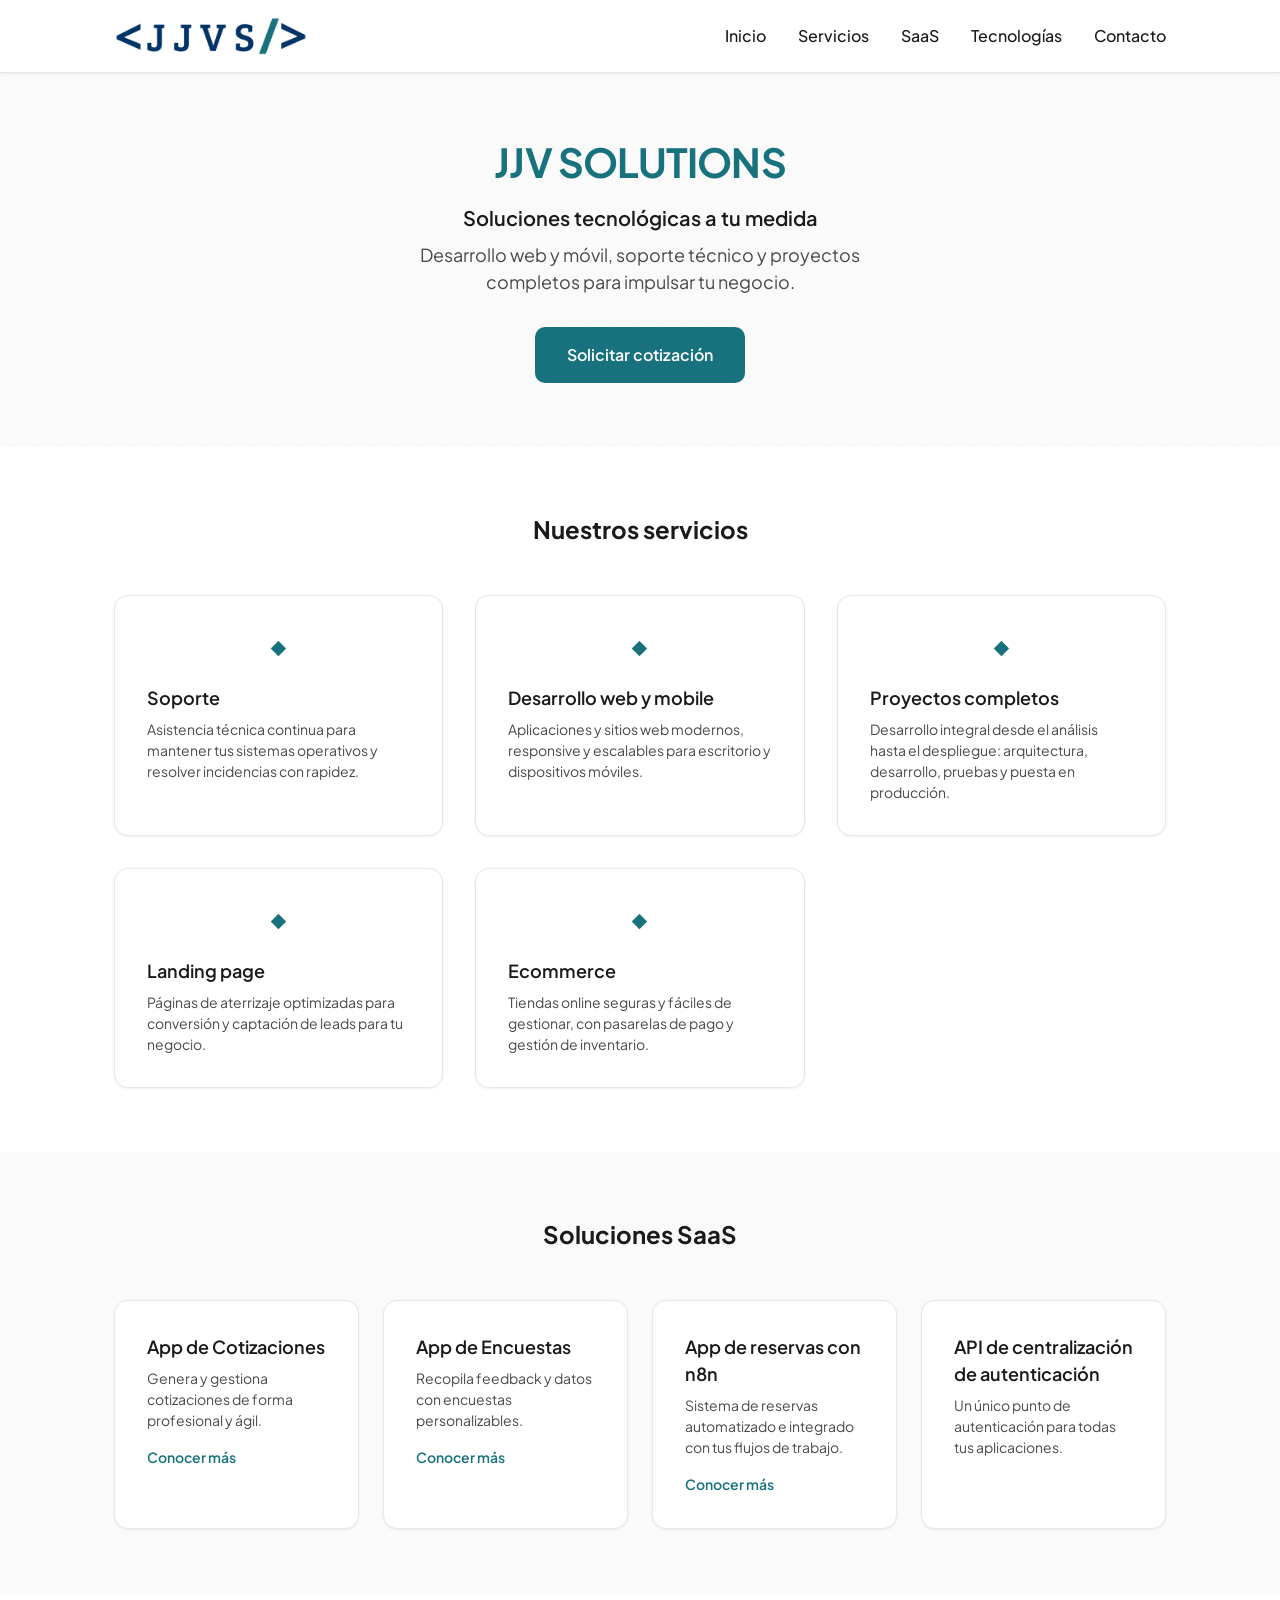
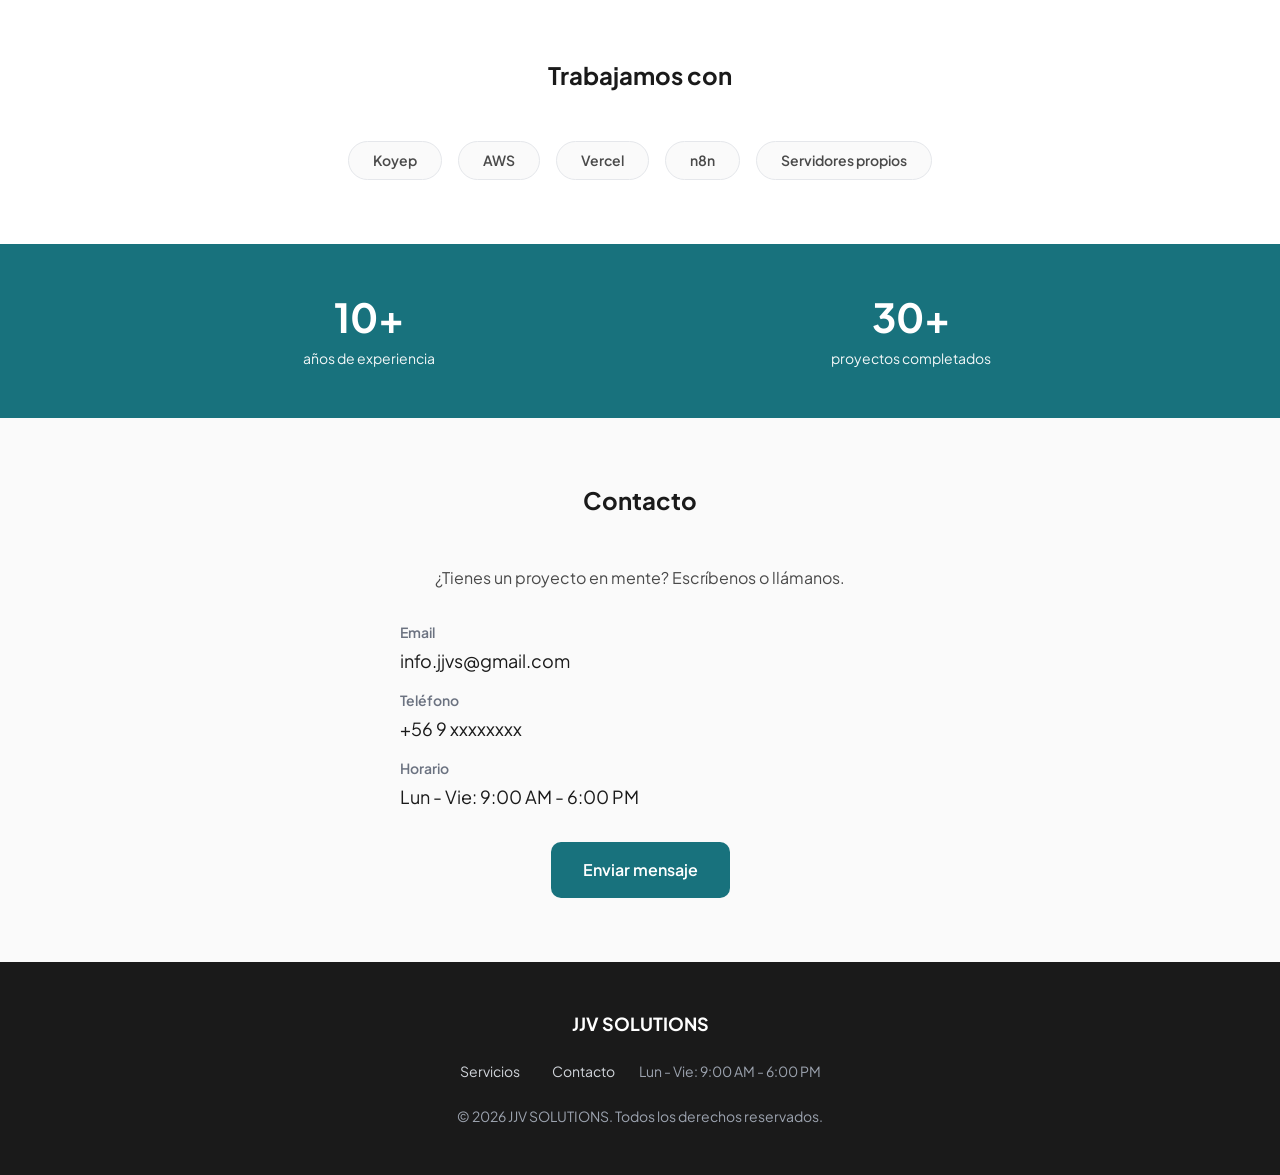
==== index.html @ 113cea76 "first commit" ====
<!DOCTYPE html>
<html lang="es">
<head>
  <meta charset="UTF-8">
  <meta name="viewport" content="width=device-width, initial-scale=1.0">
  <meta name="description" content="JJV SOLUTIONS - Soluciones tecnológicas: desarrollo web y mobile, soporte, proyectos completos, landing pages, ecommerce y aplicaciones SaaS.">
  <title>JJV SOLUTIONS | Soluciones tecnológicas a tu medida</title>
  <link rel="preconnect" href="https://fonts.googleapis.com">
  <link rel="preconnect" href="https://fonts.gstatic.com" crossorigin>
  <link href="https://fonts.googleapis.com/css2?family=Plus+Jakarta+Sans:wght@400;500;600;700&display=swap" rel="stylesheet">
  <link rel="stylesheet" href="css/styles.css">
</head>
<body>
  <a href="#inicio" class="skip-link">Saltar al contenido principal</a>
  <header class="header" id="header">
    <div class="header__container">
      <a href="#inicio" class="header__logo" aria-label="JJV SOLUTIONS - Inicio">
        <img src="assets/logo-2.png" alt="JJV SOLUTIONS - Logo" class="header__logo-img">
      </a>
      <button type="button" class="header__menu-btn" aria-label="Abrir menú" aria-expanded="false">
        <span class="header__menu-icon"></span>
      </button>
      <nav class="header__nav" aria-label="Navegación principal">
        <ul class="header__nav-list">
          <li><a href="#inicio" class="header__nav-link">Inicio</a></li>
          <li><a href="#servicios" class="header__nav-link">Servicios</a></li>
          <li><a href="#saas" class="header__nav-link">SaaS</a></li>
          <li><a href="#tecnologias" class="header__nav-link">Tecnologías</a></li>
          <li><a href="#contacto" class="header__nav-link">Contacto</a></li>
        </ul>
      </nav>
    </div>
  </header>

  <main>
    <section class="hero" id="inicio">
      <div class="hero__container">
        <h1 class="hero__title">JJV SOLUTIONS</h1>
        <p class="hero__tagline">Soluciones tecnológicas a tu medida</p>
        <p class="hero__subtitle">Desarrollo web y móvil, soporte técnico y proyectos completos para impulsar tu negocio.</p>
        <a href="#contacto" class="btn btn--primary hero__cta">Solicitar cotización</a>
      </div>
      <div class="hero__pattern" aria-hidden="true"></div>
    </section>

    <section class="section section--services" id="servicios">
      <div class="container">
        <h2 class="section__title">Nuestros servicios</h2>
        <div class="services-grid">
          <article class="card">
            <div class="card__icon" aria-hidden="true">◆</div>
            <h3 class="card__title">Soporte</h3>
            <p class="card__text">Asistencia técnica continua para mantener tus sistemas operativos y resolver incidencias con rapidez.</p>
          </article>
          <article class="card">
            <div class="card__icon" aria-hidden="true">◆</div>
            <h3 class="card__title">Desarrollo web y mobile</h3>
            <p class="card__text">Aplicaciones y sitios web modernos, responsive y escalables para escritorio y dispositivos móviles.</p>
          </article>
          <article class="card">
            <div class="card__icon" aria-hidden="true">◆</div>
            <h3 class="card__title">Proyectos completos</h3>
            <p class="card__text">Desarrollo integral desde el análisis hasta el despliegue: arquitectura, desarrollo, pruebas y puesta en producción.</p>
          </article>
          <article class="card">
            <div class="card__icon" aria-hidden="true">◆</div>
            <h3 class="card__title">Landing page</h3>
            <p class="card__text">Páginas de aterrizaje optimizadas para conversión y captación de leads para tu negocio.</p>
          </article>
          <article class="card">
            <div class="card__icon" aria-hidden="true">◆</div>
            <h3 class="card__title">Ecommerce</h3>
            <p class="card__text">Tiendas online seguras y fáciles de gestionar, con pasarelas de pago y gestión de inventario.</p>
          </article>
        </div>
      </div>
    </section>

    <section class="section section--saas" id="saas">
      <div class="container">
        <h2 class="section__title">Soluciones SaaS</h2>
        <div class="saas-grid">
          <article class="card card--saas">
            <h3 class="card__title">App de Cotizaciones</h3>
            <p class="card__text">Genera y gestiona cotizaciones de forma profesional y ágil.</p>
            <a href="cotizaciones.html" class="card__link">Conocer más</a>
          </article>
          <article class="card card--saas">
            <h3 class="card__title">App de Encuestas</h3>
            <p class="card__text">Recopila feedback y datos con encuestas personalizables.</p>
            <a href="encuestas.html" class="card__link">Conocer más</a>
          </article>
          <article class="card card--saas">
            <h3 class="card__title">App de reservas con n8n</h3>
            <p class="card__text">Sistema de reservas automatizado e integrado con tus flujos de trabajo.</p>
            <a href="reservas-n8n.html" class="card__link">Conocer más</a>
          </article>
          <article class="card card--saas">
            <h3 class="card__title">API de centralización de autenticación</h3>
            <p class="card__text">Un único punto de autenticación para todas tus aplicaciones.</p>
          </article>
        </div>
      </div>
    </section>

    <section class="section section--tech" id="tecnologias">
      <div class="container">
        <h2 class="section__title">Trabajamos con</h2>
        <div class="tech-list">
          <span class="tech-badge">Koyep</span>
          <span class="tech-badge">AWS</span>
          <span class="tech-badge">Vercel</span>
          <span class="tech-badge">n8n</span>
          <span class="tech-badge">Servidores propios</span>
        </div>
      </div>
    </section>

    <section class="section section--stats">
      <div class="container">
        <div class="stats-grid">
          <div class="stat-block">
            <span class="stat-block__number">10+</span>
            <span class="stat-block__label">años de experiencia</span>
          </div>
          <div class="stat-block">
            <span class="stat-block__number">30+</span>
            <span class="stat-block__label">proyectos completados</span>
          </div>
        </div>
      </div>
    </section>

    <section class="section section--contact" id="contacto">
      <div class="container">
        <h2 class="section__title">Contacto</h2>
        <div class="contact-content">
          <p class="contact__intro">¿Tienes un proyecto en mente? Escríbenos o llámanos.</p>
          <ul class="contact-list">
            <li>
              <span class="contact-list__label">Email</span>
              <a href="mailto:info.jjvs@gmail.com" class="contact-list__link">info.jjvs@gmail.com</a>
            </li>
            <li>
              <span class="contact-list__label">Teléfono</span>
              <a href="tel:+56933481810" class="contact-list__link">+56 9 xxxxxxxx</a>
            </li>
            <li>
              <span class="contact-list__label">Horario</span>
              <span class="contact-list__value">Lun - Vie: 9:00 AM - 6:00 PM</span>
            </li>
          </ul>
          <a href="mailto:info.jjvs@gmail.com?subject=Consulta%20desde%20landing" class="btn btn--primary contact__cta">Enviar mensaje</a>
        </div>
      </div>
    </section>
  </main>

  <footer class="footer">
    <div class="container footer__container">
      <div class="footer__brand">
        <span class="footer__logo-text">JJV SOLUTIONS</span>
      </div>
      <nav class="footer__nav" aria-label="Enlaces del pie">
        <a href="#servicios" class="footer__link">Servicios</a>
        <a href="#contacto" class="footer__link">Contacto</a>
      </nav>
      <p class="footer__schedule">Lun - Vie: 9:00 AM - 6:00 PM</p>
      <p class="footer__copy">&copy; <span id="year"></span> JJV SOLUTIONS. Todos los derechos reservados.</p>
    </div>
  </footer>

  <script src="js/main.js"></script>
</body>
</html>
---- css/styles.css ----
/* ============================================
   JJV SOLUTIONS - Landing page styles
   ============================================ */

:root {
  /* Colores */
  --color-primary: #18727d;
  --color-primary-light: #1e8a98;
  --color-primary-dark: #125a63;
  --color-bg: #ffffff;
  --color-bg-soft: #fafafa;
  --color-text: #1a1a1a;
  --color-text-muted: #4a4a4a;
  --color-text-light: #6b7280;
  --color-border: #e5e7eb;

  /* Tipografía */
  --font-family: 'Plus Jakarta Sans', -apple-system, BlinkMacSystemFont, sans-serif;
  --font-size-base: 1rem;
  --font-size-sm: 0.875rem;
  --font-size-lg: 1.125rem;
  --font-size-xl: 1.25rem;
  --font-size-2xl: 1.5rem;
  --font-size-3xl: 2rem;
  --font-size-4xl: 2.5rem;
  --line-height-tight: 1.25;
  --line-height-normal: 1.5;

  /* Espaciado */
  --space-xs: 0.25rem;
  --space-sm: 0.5rem;
  --space-md: 1rem;
  --space-lg: 1.5rem;
  --space-xl: 2rem;
  --space-2xl: 3rem;
  --space-3xl: 4rem;

  /* Bordes y sombras */
  --radius-sm: 6px;
  --radius-md: 10px;
  --radius-lg: 14px;
  --shadow-sm: 0 1px 3px rgba(0, 0, 0, 0.06);
  --shadow-md: 0 4px 12px rgba(0, 0, 0, 0.08);
  --shadow-lg: 0 10px 30px rgba(0, 0, 0, 0.1);

  /* Header */
  --header-height: 72px;
}

/* Reset y base */
*,
*::before,
*::after {
  box-sizing: border-box;
}

html {
  scroll-behavior: smooth;
}

body {
  margin: 0;
  font-family: var(--font-family);
  font-size: var(--font-size-base);
  line-height: var(--line-height-normal);
  color: var(--color-text);
  background-color: var(--color-bg);
}

img {
  max-width: 100%;
  height: auto;
  display: block;
}

.skip-link {
  position: absolute;
  top: -100px;
  left: var(--space-md);
  padding: var(--space-sm) var(--space-md);
  background: var(--color-primary);
  color: white;
  font-weight: 600;
  z-index: 1000;
  border-radius: var(--radius-sm);
  transition: top 0.2s ease;
}

.skip-link:focus {
  top: var(--space-md);
  outline: 2px solid white;
  outline-offset: 2px;
}

a {
  color: var(--color-primary);
  text-decoration: none;
}

a:hover {
  color: var(--color-primary-dark);
}

a:focus-visible,
button:focus-visible {
  outline: 2px solid var(--color-primary);
  outline-offset: 2px;
}

/* Utilidades */
.container {
  width: 100%;
  max-width: 1100px;
  margin-left: auto;
  margin-right: auto;
  padding-left: var(--space-lg);
  padding-right: var(--space-lg);
}

/* ============================================
   Header
   ============================================ */
.header {
  position: sticky;
  top: 0;
  z-index: 100;
  background-color: var(--color-bg);
  box-shadow: var(--shadow-sm);
  border-bottom: 1px solid var(--color-border);
}

.header__container {
  display: flex;
  align-items: center;
  justify-content: space-between;
  max-width: 1100px;
  margin: 0 auto;
  padding: var(--space-md) var(--space-lg);
  min-height: var(--header-height);
}

.header__logo {
  display: flex;
  align-items: center;
}

.header__logo-img {
  height: 40px;
  width: auto;
  object-fit: contain;
}

.header__menu-btn {
  display: none;
  flex-direction: column;
  justify-content: center;
  gap: 5px;
  width: 44px;
  height: 44px;
  padding: 0;
  border: none;
  background: transparent;
  cursor: pointer;
  border-radius: var(--radius-sm);
  color: var(--color-text);
}

.header__menu-btn:hover {
  background-color: var(--color-bg-soft);
}

.header__menu-icon,
.header__menu-icon::before,
.header__menu-icon::after {
  display: block;
  width: 22px;
  height: 2px;
  background-color: var(--color-text);
  border-radius: 1px;
  transition: transform 0.2s ease;
}

.header__menu-icon {
  position: relative;
}

.header__menu-icon::before,
.header__menu-icon::after {
  content: '';
  position: absolute;
  left: 0;
}

.header__menu-icon::before {
  top: -7px;
}

.header__menu-icon::after {
  top: 7px;
}

.header__menu-btn[aria-expanded="true"] .header__menu-icon {
  background: transparent;
}

.header__menu-btn[aria-expanded="true"] .header__menu-icon::before {
  top: 0;
  transform: rotate(45deg);
}

.header__menu-btn[aria-expanded="true"] .header__menu-icon::after {
  top: 0;
  transform: rotate(-45deg);
}

.header__nav-list {
  display: flex;
  align-items: center;
  gap: var(--space-xl);
  list-style: none;
  margin: 0;
  padding: 0;
}

.header__nav-link {
  font-weight: 500;
  color: var(--color-text);
  padding: var(--space-sm) 0;
}

.header__nav-link:hover {
  color: var(--color-primary);
}

/* ============================================
   Hero
   ============================================ */
.hero {
  position: relative;
  padding: var(--space-3xl) var(--space-lg);
  background-color: var(--color-bg-soft);
  overflow: hidden;
}

.hero__pattern {
  position: absolute;
  inset: 0;
  opacity: 0.04;
  background-image: radial-gradient(var(--color-primary) 1px, transparent 1px);
  background-size: 24px 24px;
  pointer-events: none;
}

.hero__container {
  position: relative;
  max-width: 700px;
  margin: 0 auto;
  text-align: center;
}

.hero__title {
  margin: 0 0 var(--space-md);
  font-size: clamp(var(--font-size-3xl), 5vw, var(--font-size-4xl));
  font-weight: 700;
  color: var(--color-primary);
  letter-spacing: -0.02em;
  line-height: var(--line-height-tight);
}

.hero__tagline {
  margin: 0 0 var(--space-sm);
  font-size: var(--font-size-xl);
  font-weight: 600;
  color: var(--color-text);
}

.hero__subtitle {
  margin: 0 0 var(--space-xl);
  font-size: var(--font-size-lg);
  color: var(--color-text-muted);
  max-width: 520px;
  margin-left: auto;
  margin-right: auto;
}

.hero__cta {
  display: inline-block;
}

.hero__actions {
  display: flex;
  flex-wrap: wrap;
  gap: var(--space-md);
  justify-content: center;
  align-items: center;
}

.hero__actions .hero__cta,
.hero__actions .hero__cta-secondary {
  margin: 0;
}

/* ============================================
   Botones
   ============================================ */
.btn {
  display: inline-block;
  padding: var(--space-md) var(--space-xl);
  font-family: var(--font-family);
  font-size: var(--font-size-base);
  font-weight: 600;
  text-align: center;
  border-radius: var(--radius-md);
  border: none;
  cursor: pointer;
  transition: background-color 0.2s ease, transform 0.1s ease;
}

.btn--primary {
  background-color: var(--color-primary);
  color: white;
}

.btn--primary:hover {
  background-color: var(--color-primary-light);
}

.btn--secondary {
  background-color: transparent;
  color: var(--color-primary);
  border: 2px solid var(--color-primary);
}

.btn--secondary:hover {
  background-color: rgba(24, 114, 125, 0.08);
}

.btn:active {
  transform: scale(0.98);
}

/* ============================================
   Secciones genéricas
   ============================================ */
.section {
  padding: var(--space-3xl) 0;
}

.section__title {
  margin: 0 0 var(--space-2xl);
  font-size: var(--font-size-2xl);
  font-weight: 700;
  color: var(--color-text);
  text-align: center;
}

.section__subtitle {
  margin: -var(--space-xl) auto var(--space-2xl);
  font-size: var(--font-size-base);
  color: var(--color-text-muted);
  text-align: center;
  max-width: 560px;
}

/* ============================================
   Servicios - Grid de cards
   ============================================ */
.section--services {
  background-color: var(--color-bg);
}

.services-grid {
  display: grid;
  grid-template-columns: repeat(auto-fit, minmax(280px, 1fr));
  gap: var(--space-xl);
}

.card {
  padding: var(--space-xl);
  background-color: var(--color-bg);
  border: 1px solid var(--color-border);
  border-radius: var(--radius-lg);
  box-shadow: var(--shadow-sm);
  transition: box-shadow 0.2s ease, border-color 0.2s ease;
}

.card:hover {
  box-shadow: var(--shadow-md);
  border-color: var(--color-primary);
}

.card__icon {
  min-width: 40px;
  width: auto;
  height: 40px;
  display: flex;
  align-items: center;
  justify-content: center;
  margin-bottom: var(--space-md);
  font-size: 1.25rem;
  color: var(--color-primary);
}

.card__title {
  margin: 0 0 var(--space-sm);
  font-size: var(--font-size-lg);
  font-weight: 600;
  color: var(--color-text);
}

.card__text {
  margin: 0;
  font-size: var(--font-size-sm);
  color: var(--color-text-muted);
  line-height: var(--line-height-normal);
}

.card__link {
  display: inline-block;
  margin-top: var(--space-md);
  font-size: var(--font-size-sm);
  font-weight: 600;
}

.card__link:hover {
  text-decoration: underline;
}

/* ============================================
   SaaS
   ============================================ */
.section--saas {
  background-color: var(--color-bg-soft);
}

.saas-grid {
  display: grid;
  grid-template-columns: repeat(auto-fit, minmax(240px, 1fr));
  gap: var(--space-lg);
}

.card--saas {
  background-color: var(--color-bg);
}

/* ============================================
   Tecnologías
   ============================================ */
.section--tech {
  background-color: var(--color-bg);
}

.tech-list {
  display: flex;
  flex-wrap: wrap;
  justify-content: center;
  gap: var(--space-md);
}

.tech-badge {
  display: inline-block;
  padding: var(--space-sm) var(--space-lg);
  font-size: var(--font-size-sm);
  font-weight: 600;
  color: var(--color-text-muted);
  background-color: var(--color-bg-soft);
  border: 1px solid var(--color-border);
  border-radius: 9999px;
  transition: color 0.2s ease, border-color 0.2s ease, background-color 0.2s ease;
}

.tech-badge:hover {
  color: var(--color-primary);
  border-color: var(--color-primary);
  background-color: rgba(24, 114, 125, 0.06);
}

/* ============================================
   Estadísticas
   ============================================ */
.section--stats {
  padding: var(--space-2xl) 0;
  background-color: var(--color-primary);
  color: white;
}

.stats-grid {
  display: grid;
  grid-template-columns: repeat(auto-fit, minmax(200px, 1fr));
  gap: var(--space-xl);
  justify-items: center;
  text-align: center;
}

.stat-block__number {
  display: block;
  font-size: clamp(var(--font-size-3xl), 4vw, var(--font-size-4xl));
  font-weight: 700;
  line-height: var(--line-height-tight);
  margin-bottom: var(--space-xs);
}

.stat-block__label {
  font-size: var(--font-size-sm);
  opacity: 0.95;
  text-transform: lowercase;
}

/* ============================================
   Contacto
   ============================================ */
.section--contact {
  background-color: var(--color-bg-soft);
}

.contact-content {
  max-width: 480px;
  margin: 0 auto;
  text-align: center;
}

.contact__intro {
  margin: 0 0 var(--space-xl);
  color: var(--color-text-muted);
}

.contact-list {
  list-style: none;
  margin: 0 0 var(--space-xl);
  padding: 0;
  text-align: left;
}

.contact-list li {
  margin-bottom: var(--space-md);
}

.contact-list__label {
  display: block;
  font-size: var(--font-size-sm);
  font-weight: 600;
  color: var(--color-text-light);
  margin-bottom: var(--space-xs);
}

.contact-list__link,
.contact-list__value {
  font-size: var(--font-size-lg);
  color: var(--color-text);
}

.contact-list__link:hover {
  text-decoration: underline;
}

.contact__cta {
  display: inline-block;
}

/* ============================================
   Footer
   ============================================ */
.footer {
  padding: var(--space-2xl) var(--space-lg);
  background-color: var(--color-text);
  color: #9ca3af;
  font-size: var(--font-size-sm);
}

.footer__container {
  display: flex;
  flex-wrap: wrap;
  align-items: center;
  justify-content: center;
  gap: var(--space-lg);
  text-align: center;
}

.footer__brand {
  width: 100%;
}

.footer__logo-text {
  font-weight: 700;
  font-size: var(--font-size-lg);
  color: white;
}

.footer__nav {
  display: flex;
  gap: var(--space-xl);
}

.footer__link {
  color: #d1d5db;
}

.footer__link:hover {
  color: white;
}

.footer__schedule {
  margin: 0;
}

.footer__copy {
  margin: 0;
  width: 100%;
}

/* ============================================
   Responsive
   ============================================ */
@media (max-width: 768px) {
  .header__menu-btn {
    display: flex;
  }

  .header__nav {
    position: absolute;
    top: 100%;
    left: 0;
    right: 0;
    background-color: var(--color-bg);
    box-shadow: var(--shadow-md);
    border-bottom: 1px solid var(--color-border);
    max-height: 0;
    overflow: hidden;
    transition: max-height 0.3s ease;
  }

  .header__nav.is-open {
    max-height: 280px;
  }

  .header__nav-list {
    flex-direction: column;
    padding: var(--space-lg);
    gap: 0;
  }

  .header__nav-list li {
    width: 100%;
    border-bottom: 1px solid var(--color-border);
  }

  .header__nav-list li:last-child {
    border-bottom: none;
  }

  .header__nav-link {
    display: block;
    padding: var(--space-md);
  }

  .hero {
    padding: var(--space-2xl) var(--space-md);
  }

  .section {
    padding: var(--space-2xl) 0;
  }

  .section__title {
    margin-bottom: var(--space-xl);
    font-size: var(--font-size-xl);
  }

  .services-grid {
    grid-template-columns: 1fr;
    gap: var(--space-lg);
  }

  .saas-grid {
    grid-template-columns: 1fr;
  }

  .footer__container {
    flex-direction: column;
  }

  .footer__nav {
    order: 1;
  }

  .footer__schedule {
    order: 2;
  }

  .footer__copy {
    order: 3;
  }
}

@media (max-width: 480px) {
  .container {
    padding-left: var(--space-md);
    padding-right: var(--space-md);
  }

  .hero__title {
    font-size: var(--font-size-3xl);
  }

  .hero__tagline {
    font-size: var(--font-size-lg);
  }

  .hero__subtitle {
    font-size: var(--font-size-base);
  }

  .card {
    padding: var(--space-lg);
  }

  .tech-list {
    gap: var(--space-sm);
  }

  .tech-badge {
    padding: var(--space-sm) var(--space-md);
    font-size: 0.8125rem;
  }
}

/* ============================================
   Animación al scroll (opcional)
   ============================================ */
.animate-on-scroll {
  opacity: 0;
  transform: translateY(20px);
  transition: opacity 0.5s ease, transform 0.5s ease;
}

.animate-on-scroll.is-visible {
  opacity: 1;
  transform: translateY(0);
}

/* Hero visible desde el inicio (evita parpadeo) */
.hero.animate-on-scroll {
  opacity: 1;
  transform: translateY(0);
}

/* ============================================
   Landing Reservas n8n - Flujo "Cómo funciona"
   ============================================ */
.flow-steps {
  display: grid;
  grid-template-columns: repeat(3, 1fr);
  gap: var(--space-xl);
  align-items: start;
  max-width: 900px;
  margin: 0 auto;
}

.flow-step {
  position: relative;
  padding: var(--space-xl);
  background-color: var(--color-bg);
  border: 1px solid var(--color-border);
  border-radius: var(--radius-lg);
  box-shadow: var(--shadow-sm);
  transition: box-shadow 0.2s ease, border-color 0.2s ease;
}

.flow-step:hover {
  box-shadow: var(--shadow-md);
  border-color: var(--color-primary);
}

.flow-step__number {
  display: inline-flex;
  align-items: center;
  justify-content: center;
  width: 40px;
  height: 40px;
  margin-bottom: var(--space-md);
  font-size: var(--font-size-xl);
  font-weight: 700;
  color: white;
  background-color: var(--color-primary);
  border-radius: 50%;
}

.flow-step__title {
  margin: 0 0 var(--space-sm);
  font-size: var(--font-size-lg);
  font-weight: 600;
  color: var(--color-text);
}

.flow-step__text {
  margin: 0;
  font-size: var(--font-size-sm);
  color: var(--color-text-muted);
  line-height: var(--line-height-normal);
}

.section__sub {
  margin: var(--space-xl) 0 0;
  text-align: center;
  font-size: var(--font-size-sm);
  color: var(--color-text-light);
}

.section__sub a {
  font-weight: 600;
}

/* Footer: logo como enlace (landing reservas) */
.footer a.footer__logo-text {
  color: white;
}

.footer a.footer__logo-text:hover {
  color: #e5e7eb;
}

@media (max-width: 768px) {
  .flow-steps {
    grid-template-columns: 1fr;
    gap: var(--space-lg);
  }
}

/* ============================================
   Landing Encuestas - Planes
   ============================================ */
.plans-grid {
  display: grid;
  grid-template-columns: repeat(3, 1fr);
  gap: var(--space-xl);
  align-items: start;
  max-width: 1000px;
  margin: 0 auto;
}

.plan-card {
  position: relative;
  padding: var(--space-xl);
  background-color: var(--color-bg);
  border: 1px solid var(--color-border);
  border-radius: var(--radius-lg);
  box-shadow: var(--shadow-sm);
  transition: box-shadow 0.2s ease, border-color 0.2s ease;
  display: flex;
  flex-direction: column;
}

.plan-card:hover {
  box-shadow: var(--shadow-md);
  border-color: var(--color-primary);
}

.plan-card--featured {
  border-color: var(--color-primary);
  box-shadow: var(--shadow-md);
}

.plan-card__badge {
  position: absolute;
  top: -10px;
  left: 50%;
  transform: translateX(-50%);
  padding: var(--space-xs) var(--space-md);
  font-size: var(--font-size-sm);
  font-weight: 600;
  color: white;
  background-color: var(--color-primary);
  border-radius: 9999px;
}

.plan-card__name {
  margin: 0 0 var(--space-sm);
  font-size: var(--font-size-xl);
  font-weight: 700;
  color: var(--color-text);
}

.plan-card__desc {
  margin: 0 0 var(--space-md);
  font-size: var(--font-size-sm);
  color: var(--color-text-muted);
}

.plan-card__price {
  margin: 0 0 var(--space-lg);
  padding-bottom: var(--space-lg);
  border-bottom: 1px solid var(--color-border);
}

.plan-card__amount {
  font-size: var(--font-size-2xl);
  font-weight: 700;
  color: var(--color-primary);
}

.plan-card__period {
  font-size: var(--font-size-sm);
  color: var(--color-text-muted);
}

.plan-card__features {
  list-style: none;
  margin: 0 0 var(--space-xl);
  padding: 0;
  flex-grow: 1;
}

.plan-card__features li {
  position: relative;
  padding-left: 1.25rem;
  margin-bottom: var(--space-sm);
  font-size: var(--font-size-sm);
  color: var(--color-text-muted);
}

.plan-card__features li::before {
  content: "✓";
  position: absolute;
  left: 0;
  color: var(--color-primary);
  font-weight: 600;
}

.plan-card .btn {
  width: 100%;
  margin-top: auto;
}

@media (max-width: 768px) {
  .plans-grid {
    grid-template-columns: 1fr;
    gap: var(--space-lg);
  }
}
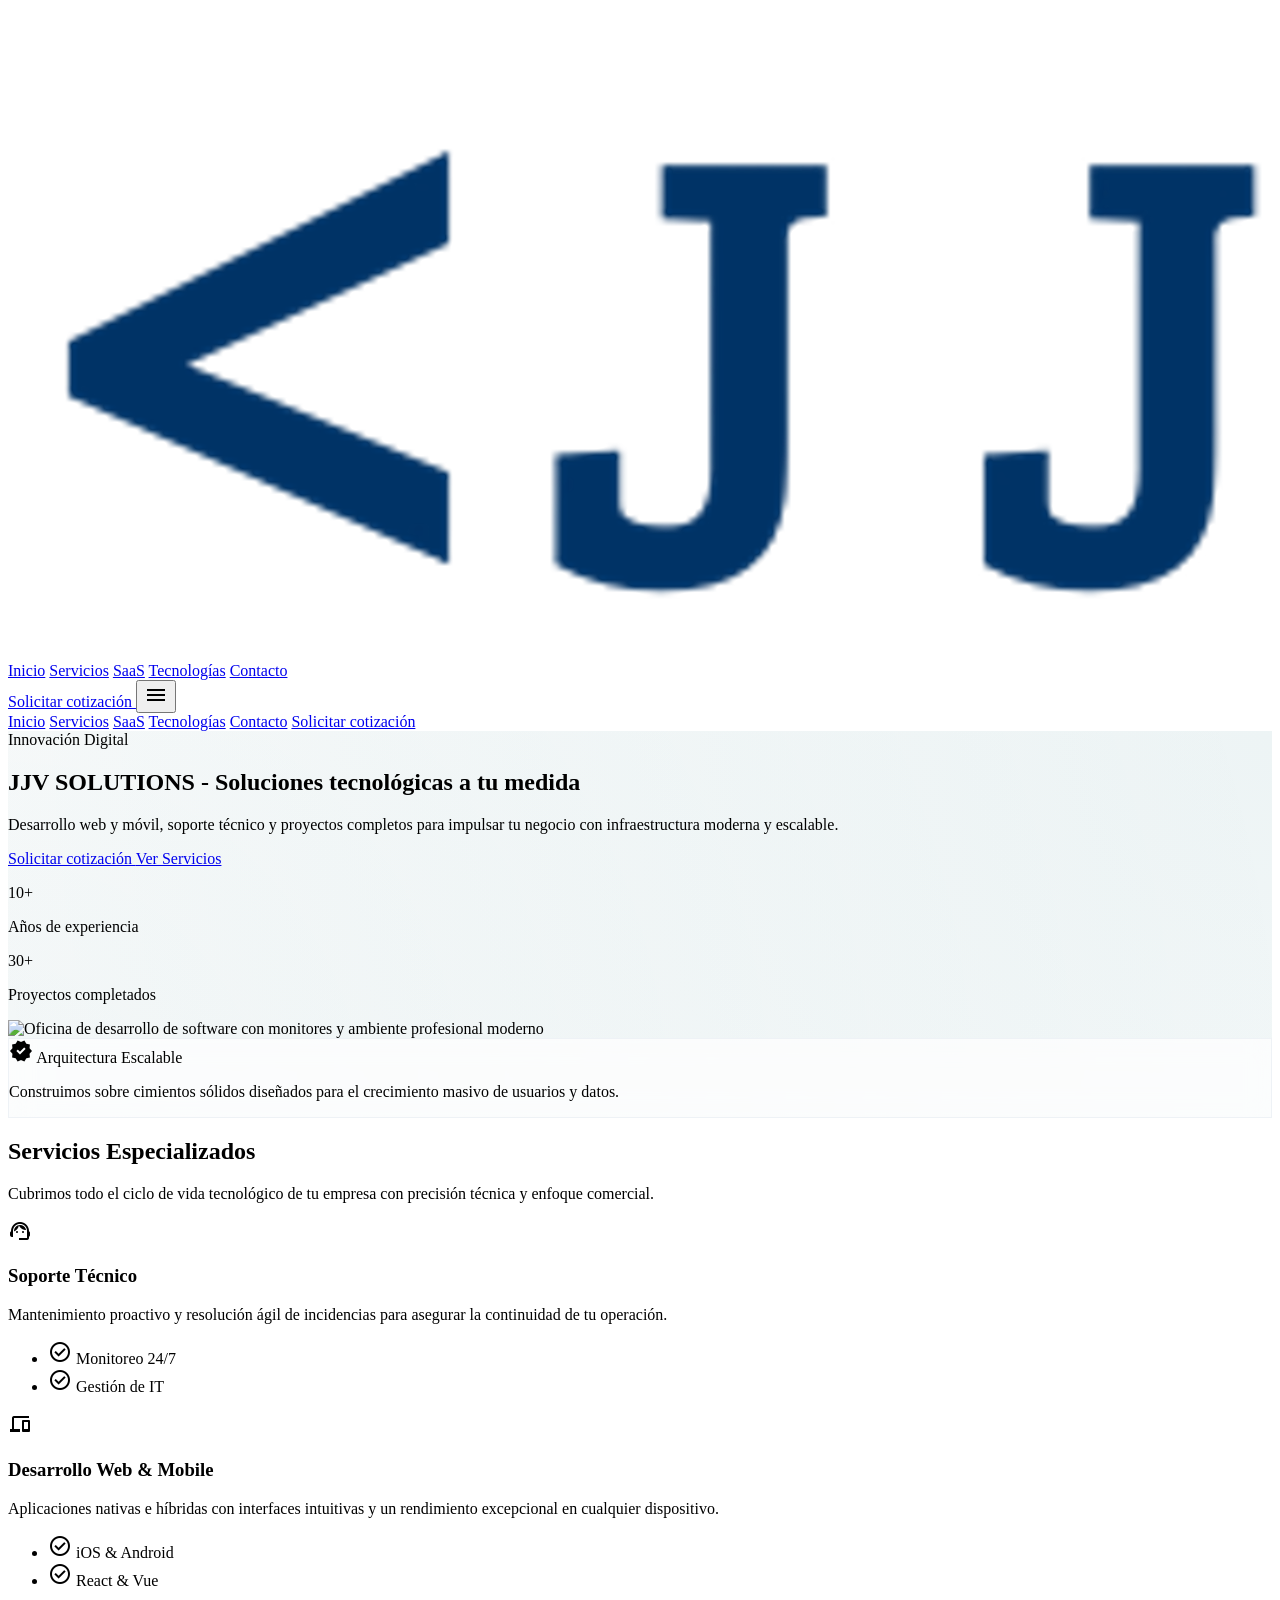
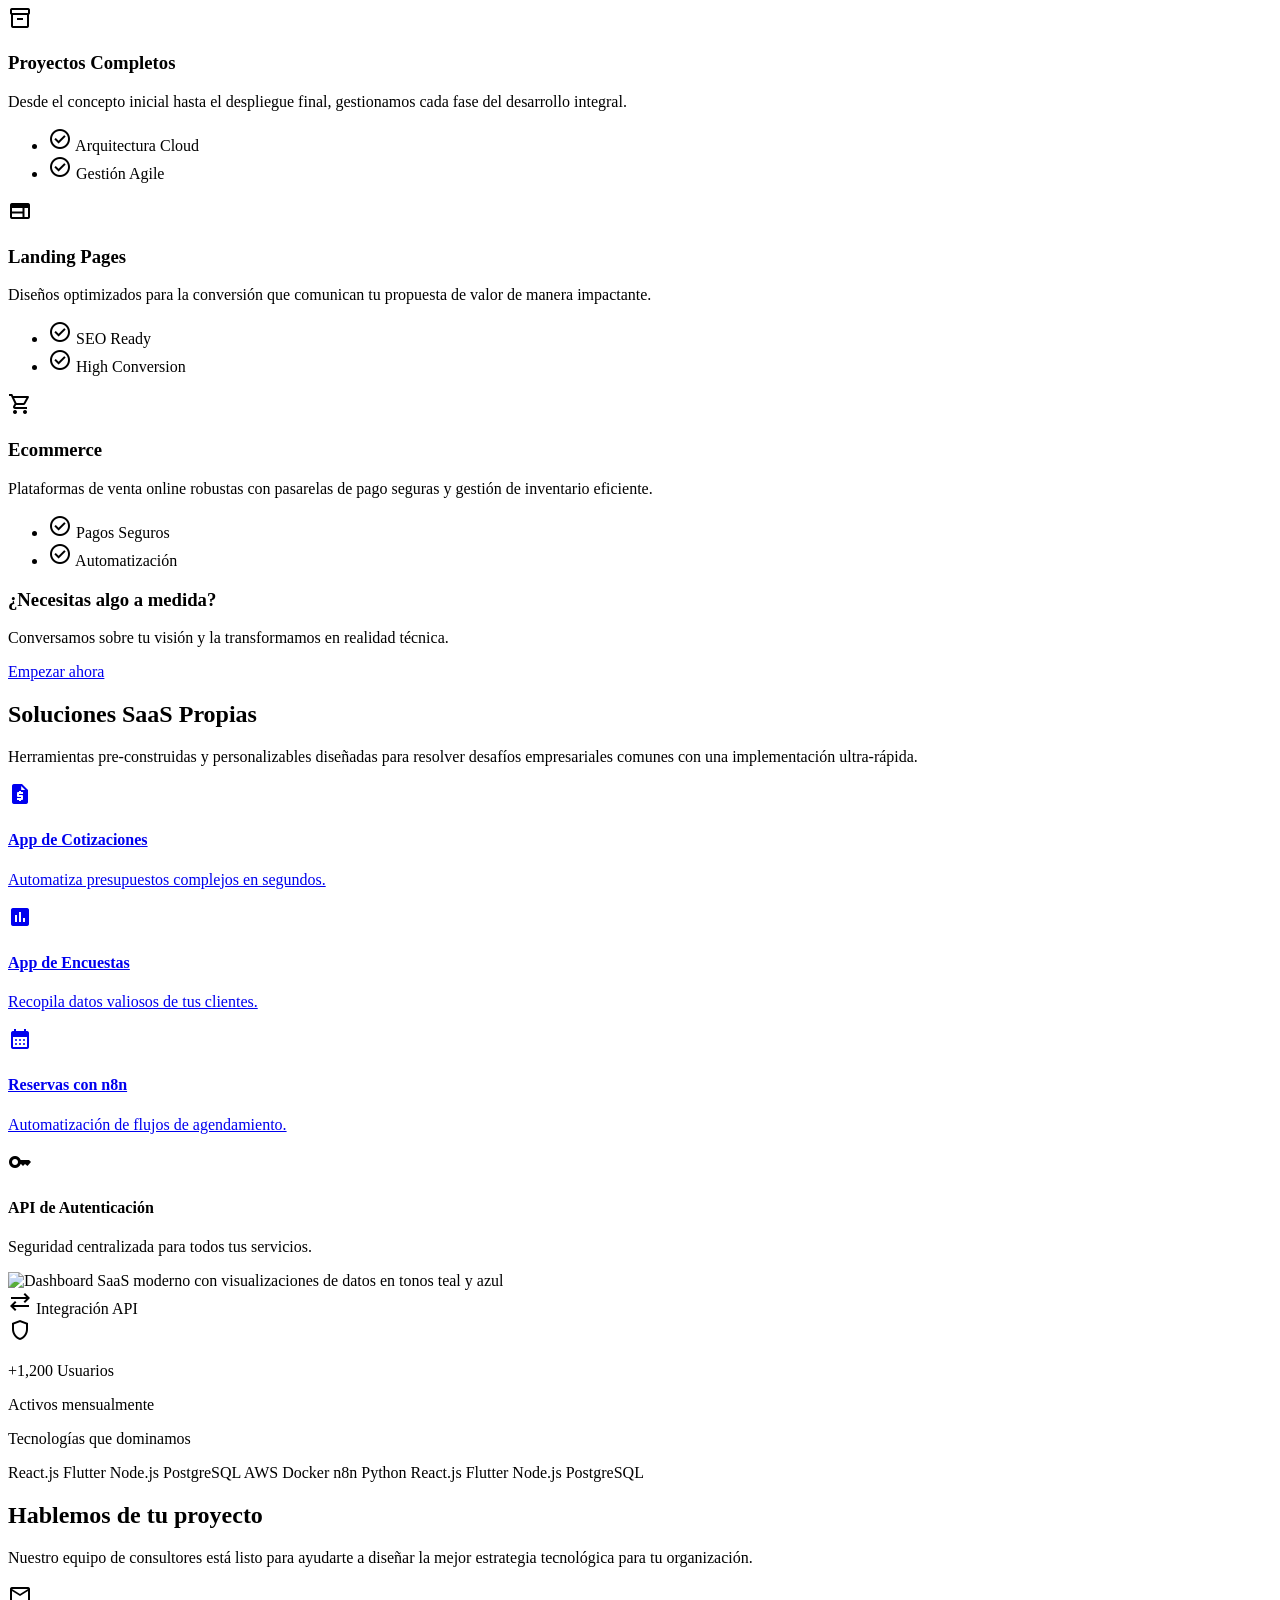
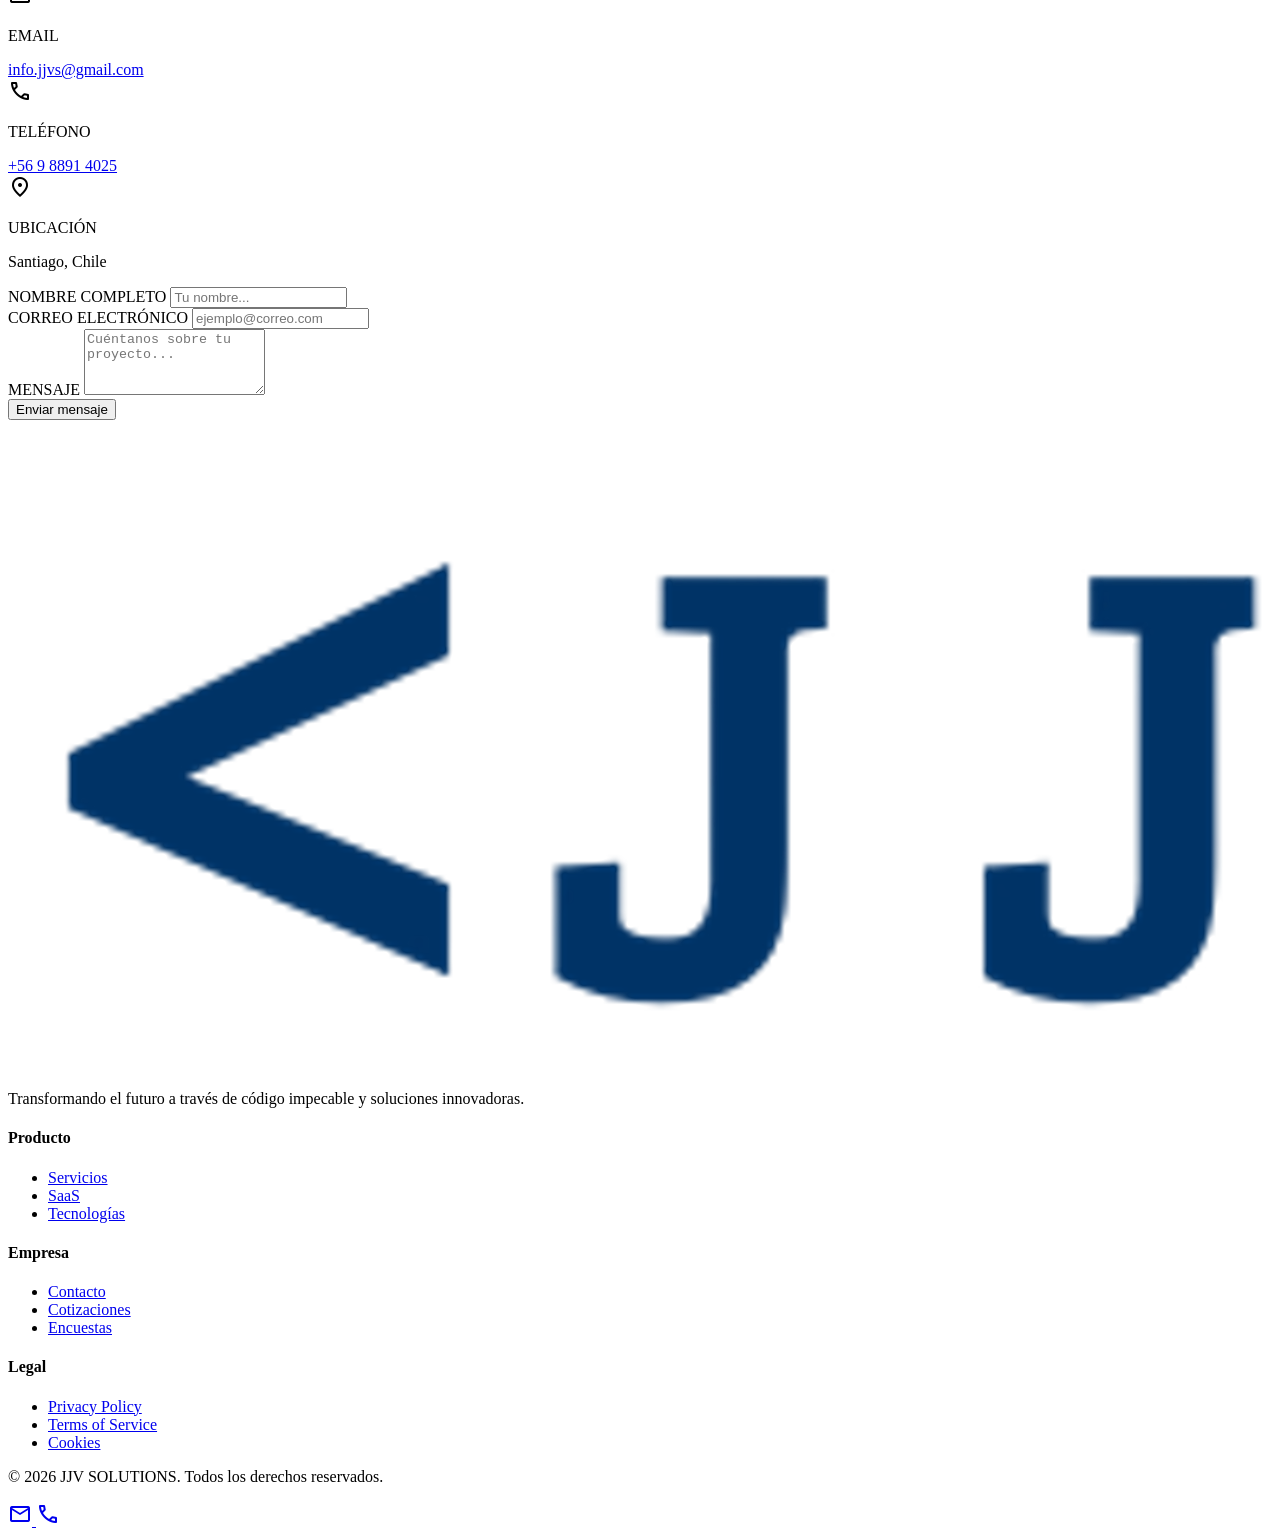
==== commit 1672bd75: "[feature]:[update design of the lading page]" ====
--- a/index.html
+++ b/index.html
@@ -1,172 +1,519 @@
 <!DOCTYPE html>
-<html lang="es">
+<html class="light" lang="es">
 <head>
-  <meta charset="UTF-8">
-  <meta name="viewport" content="width=device-width, initial-scale=1.0">
+  <meta charset="utf-8">
+  <meta content="width=device-width, initial-scale=1.0" name="viewport">
   <meta name="description" content="JJV SOLUTIONS - Soluciones tecnológicas: desarrollo web y mobile, soporte, proyectos completos, landing pages, ecommerce y aplicaciones SaaS.">
-  <title>JJV SOLUTIONS | Soluciones tecnológicas a tu medida</title>
-  <link rel="preconnect" href="https://fonts.googleapis.com">
-  <link rel="preconnect" href="https://fonts.gstatic.com" crossorigin>
-  <link href="https://fonts.googleapis.com/css2?family=Plus+Jakarta+Sans:wght@400;500;600;700&display=swap" rel="stylesheet">
-  <link rel="stylesheet" href="css/styles.css">
+  <title>JJV SOLUTIONS - Soluciones Tecnológicas a Tu Medida</title>
+  <link href="https://fonts.googleapis.com" rel="preconnect">
+  <link crossorigin="" href="https://fonts.gstatic.com" rel="preconnect">
+  <link href="https://fonts.googleapis.com/css2?family=Plus+Jakarta+Sans:wght@400;500;600;700;800&amp;display=swap" rel="stylesheet">
+  <link href="https://fonts.googleapis.com/css2?family=Material+Symbols+Outlined:wght,FILL@100..700,0..1&amp;display=swap" rel="stylesheet">
+  <script src="https://cdn.tailwindcss.com?plugins=forms,container-queries"></script>
+  <script id="tailwind-config">
+    tailwind.config = {
+      darkMode: "class",
+      theme: {
+        extend: {
+          "colors": {
+            "on-primary-fixed": "#001f24",
+            "primary-container": "#18727d",
+            "on-secondary": "#ffffff",
+            "primary": "#005862",
+            "on-error-container": "#93000a",
+            "on-background": "#181c1d",
+            "on-tertiary-fixed-variant": "#6d390f",
+            "inverse-on-surface": "#eef1f2",
+            "on-tertiary-container": "#ffe1d0",
+            "surface-container-low": "#f1f4f4",
+            "surface": "#f7fafa",
+            "surface-bright": "#f7fafa",
+            "surface-container-high": "#e6e9e9",
+            "on-secondary-fixed": "#001b3f",
+            "teal-glow": "#24a1ae",
+            "primary-fixed": "#a1effb",
+            "tertiary-fixed": "#ffdcc6",
+            "error": "#ba1a1a",
+            "outline-variant": "#bec8ca",
+            "inverse-surface": "#2d3132",
+            "surface-tint": "#016873",
+            "slate-text": "#1a1a1a",
+            "surface-container": "#eceeef",
+            "error-container": "#ffdad6",
+            "surface-dim": "#d8dadb",
+            "surface-container-highest": "#e0e3e3",
+            "surface-soft": "#f8fafc",
+            "outline": "#6f797b",
+            "primary-fixed-dim": "#85d3df",
+            "surface-variant": "#e0e3e3",
+            "secondary-fixed-dim": "#abc7ff",
+            "tertiary-fixed-dim": "#ffb785",
+            "secondary-container": "#a6c4ff",
+            "slate-muted": "#475569",
+            "surface-container-lowest": "#ffffff",
+            "tertiary": "#774217",
+            "on-surface-variant": "#3f484a",
+            "inverse-primary": "#85d3df",
+            "secondary-fixed": "#d7e2ff",
+            "secondary": "#405e93",
+            "on-primary-fixed-variant": "#004f57",
+            "on-primary-container": "#abf3ff",
+            "on-tertiary-fixed": "#301400",
+            "on-primary": "#ffffff",
+            "on-surface": "#181c1d",
+            "background": "#f7fafa",
+            "on-secondary-container": "#315084",
+            "on-secondary-fixed-variant": "#264679",
+            "on-tertiary": "#ffffff",
+            "on-error": "#ffffff",
+            "tertiary-container": "#94592d"
+          },
+          "borderRadius": {
+            "DEFAULT": "0.25rem",
+            "lg": "0.5rem",
+            "xl": "0.75rem",
+            "full": "9999px"
+          },
+          "spacing": {
+            "section-gap-sm": "64px",
+            "stack-md": "16px",
+            "container-max": "1200px",
+            "section-gap-lg": "120px",
+            "gutter": "24px",
+            "stack-lg": "32px"
+          },
+          "fontFamily": {
+            "display-hero-mobile": ["Plus Jakarta Sans"],
+            "display-hero": ["Plus Jakarta Sans"],
+            "body-md": ["Plus Jakarta Sans"],
+            "headline-md": ["Plus Jakarta Sans"],
+            "headline-lg": ["Plus Jakarta Sans"],
+            "body-lg": ["Plus Jakarta Sans"],
+            "label-caps": ["Plus Jakarta Sans"]
+          },
+          "fontSize": {
+            "display-hero-mobile": ["40px", {"lineHeight": "1.2", "letterSpacing": "-0.01em", "fontWeight": "800"}],
+            "display-hero": ["64px", {"lineHeight": "1.1", "letterSpacing": "-0.02em", "fontWeight": "800"}],
+            "body-md": ["16px", {"lineHeight": "1.6", "fontWeight": "400"}],
+            "headline-md": ["32px", {"lineHeight": "1.3", "fontWeight": "700"}],
+            "headline-lg": ["40px", {"lineHeight": "1.2", "fontWeight": "700"}],
+            "body-lg": ["18px", {"lineHeight": "1.6", "fontWeight": "400"}],
+            "label-caps": ["12px", {"lineHeight": "1", "letterSpacing": "0.1em", "fontWeight": "700"}]
+          }
+        },
+      },
+    }
+  </script>
+  <style>
+    .glass-card {
+      background: rgba(255, 255, 255, 0.7);
+      backdrop-filter: blur(12px);
+      -webkit-backdrop-filter: blur(12px);
+      border: 1px solid rgba(226, 232, 240, 0.5);
+    }
+
+    .hero-gradient {
+      background: radial-gradient(circle at top right, rgba(24, 114, 125, 0.08), transparent),
+                  radial-gradient(circle at bottom left, rgba(0, 88, 98, 0.05), transparent);
+    }
+
+    .dot-pattern {
+      background-image: radial-gradient(rgba(0, 88, 98, 0.03) 1.5px, transparent 1.5px);
+      background-size: 24px 24px;
+    }
+
+    .hover-lift {
+      transition: transform 0.3s cubic-bezier(0.34, 1.56, 0.64, 1), box-shadow 0.3s ease;
+    }
+
+    .hover-lift:hover {
+      transform: translateY(-8px);
+      box-shadow: 0 20px 40px rgba(0, 42, 92, 0.08);
+      border-color: #18727d;
+    }
+
+    .material-symbols-outlined {
+      font-variation-settings: 'FILL' 0, 'wght' 400, 'GRAD' 0, 'opsz' 24;
+    }
+
+    .fill-icon {
+      font-variation-settings: 'FILL' 1;
+    }
+
+    .skip-link {
+      position: absolute;
+      top: -100%;
+      left: 1rem;
+      z-index: 100;
+      padding: 0.75rem 1rem;
+      background: #005862;
+      color: #ffffff;
+      border-radius: 0.5rem;
+      font-weight: 700;
+    }
+
+    .skip-link:focus {
+      top: 1rem;
+    }
+
+    @keyframes scroll {
+      0% { transform: translateX(0); }
+      100% { transform: translateX(-50%); }
+    }
+
+    .animate-scroll {
+      animation: scroll 40s linear infinite;
+    }
+  </style>
 </head>
-<body>
+<body class="bg-surface text-on-surface font-body-md overflow-x-hidden selection:bg-primary-container selection:text-on-primary-container">
   <a href="#inicio" class="skip-link">Saltar al contenido principal</a>
-  <header class="header" id="header">
-    <div class="header__container">
-      <a href="#inicio" class="header__logo" aria-label="JJV SOLUTIONS - Inicio">
-        <img src="assets/logo-2.png" alt="JJV SOLUTIONS - Logo" class="header__logo-img">
+
+  <header class="fixed top-0 w-full z-50 bg-surface/80 dark:bg-surface-dim/80 backdrop-blur-xl border-b border-outline-variant/30 shadow-sm h-20" id="header">
+    <div class="max-w-container-max mx-auto px-gutter flex justify-between items-center h-full">
+      <a href="#inicio" class="flex items-center gap-2" aria-label="JJV SOLUTIONS - Inicio">
+        <img alt="JJV SOLUTIONS Logo" class="h-10 w-auto object-contain" src="assets/logo_jjvs.png">
       </a>
-      <button type="button" class="header__menu-btn" aria-label="Abrir menú" aria-expanded="false">
-        <span class="header__menu-icon"></span>
-      </button>
-      <nav class="header__nav" aria-label="Navegación principal">
-        <ul class="header__nav-list">
-          <li><a href="#inicio" class="header__nav-link">Inicio</a></li>
-          <li><a href="#servicios" class="header__nav-link">Servicios</a></li>
-          <li><a href="#saas" class="header__nav-link">SaaS</a></li>
-          <li><a href="#tecnologias" class="header__nav-link">Tecnologías</a></li>
-          <li><a href="#contacto" class="header__nav-link">Contacto</a></li>
-        </ul>
+      <nav class="hidden md:flex items-center gap-stack-lg" aria-label="Navegación principal">
+        <a class="text-primary font-bold border-b-2 border-primary font-body-md py-1 transition-colors" href="#inicio">Inicio</a>
+        <a class="text-on-surface-variant hover:text-primary transition-colors font-body-md" href="#servicios">Servicios</a>
+        <a class="text-on-surface-variant hover:text-primary transition-colors font-body-md" href="#saas">SaaS</a>
+        <a class="text-on-surface-variant hover:text-primary transition-colors font-body-md" href="#tecnologias">Tecnologías</a>
+        <a class="text-on-surface-variant hover:text-primary transition-colors font-body-md" href="#contacto">Contacto</a>
       </nav>
+      <div class="flex items-center gap-4">
+        <a class="hidden sm:inline-flex bg-primary text-on-primary px-6 py-3 rounded-lg font-bold hover:bg-primary-container transition-all active:scale-95 shadow-sm" href="#contacto">
+          Solicitar cotización
+        </a>
+        <button type="button" class="md:hidden text-primary" id="mobile-menu-btn" aria-label="Abrir menú" aria-expanded="false">
+          <span class="material-symbols-outlined text-headline-md">menu</span>
+        </button>
+      </div>
     </div>
+    <nav class="md:hidden hidden bg-surface border-b border-outline-variant/30 shadow-lg" id="mobile-nav" aria-label="Navegación móvil">
+      <div class="max-w-container-max mx-auto px-gutter py-4 flex flex-col gap-4">
+        <a class="text-primary font-bold font-body-md py-1" href="#inicio">Inicio</a>
+        <a class="text-on-surface-variant hover:text-primary transition-colors font-body-md" href="#servicios">Servicios</a>
+        <a class="text-on-surface-variant hover:text-primary transition-colors font-body-md" href="#saas">SaaS</a>
+        <a class="text-on-surface-variant hover:text-primary transition-colors font-body-md" href="#tecnologias">Tecnologías</a>
+        <a class="text-on-surface-variant hover:text-primary transition-colors font-body-md" href="#contacto">Contacto</a>
+        <a class="inline-flex bg-primary text-on-primary px-6 py-3 rounded-lg font-bold hover:bg-primary-container transition-all text-center" href="#contacto">
+          Solicitar cotización
+        </a>
+      </div>
+    </nav>
   </header>
 
   <main>
-    <section class="hero" id="inicio">
-      <div class="hero__container">
-        <h1 class="hero__title">JJV SOLUTIONS</h1>
-        <p class="hero__tagline">Soluciones tecnológicas a tu medida</p>
-        <p class="hero__subtitle">Desarrollo web y móvil, soporte técnico y proyectos completos para impulsar tu negocio.</p>
-        <a href="#contacto" class="btn btn--primary hero__cta">Solicitar cotización</a>
-      </div>
-      <div class="hero__pattern" aria-hidden="true"></div>
+    <section class="relative pt-32 pb-section-gap-lg overflow-hidden hero-gradient" id="inicio">
+      <div class="absolute inset-0 dot-pattern opacity-50 -z-10"></div>
+      <div class="max-w-container-max mx-auto px-gutter grid grid-cols-1 lg:grid-cols-2 gap-stack-lg items-center">
+        <div class="space-y-stack-md text-center lg:text-left">
+          <span class="inline-block bg-primary-fixed text-on-primary-fixed px-4 py-1.5 rounded-full font-label-caps uppercase tracking-wider">
+            Innovación Digital
+          </span>
+          <h1 class="font-display-hero text-display-hero-mobile md:text-display-hero text-primary max-w-2xl mx-auto lg:mx-0">
+            JJV SOLUTIONS - <span class="text-teal-glow">Soluciones tecnológicas</span> a tu medida
+          </h1>
+          <p class="font-body-lg text-body-lg text-on-surface-variant max-w-xl mx-auto lg:mx-0">
+            Desarrollo web y móvil, soporte técnico y proyectos completos para impulsar tu negocio con infraestructura moderna y escalable.
+          </p>
+          <div class="flex flex-col sm:flex-row gap-4 pt-4 justify-center lg:justify-start">
+            <a class="bg-primary text-on-primary px-8 py-4 rounded-xl font-bold text-lg hover:bg-primary-container transition-all shadow-lg active:scale-95 text-center" href="#contacto">
+              Solicitar cotización
+            </a>
+            <a class="border-2 border-primary text-primary px-8 py-4 rounded-xl font-bold text-lg hover:bg-primary/5 transition-all text-center" href="#servicios">
+              Ver Servicios
+            </a>
+          </div>
+          <div class="flex flex-wrap gap-stack-lg pt-12 justify-center lg:justify-start">
+            <div>
+              <p class="text-primary font-display-hero text-headline-lg font-extrabold">10+</p>
+              <p class="font-label-caps text-on-surface-variant">Años de experiencia</p>
+            </div>
+            <div class="w-px h-12 bg-outline-variant/50 hidden sm:block"></div>
+            <div>
+              <p class="text-primary font-display-hero text-headline-lg font-extrabold">30+</p>
+              <p class="font-label-caps text-on-surface-variant">Proyectos completados</p>
+            </div>
+          </div>
+        </div>
+        <div class="relative mt-12 lg:mt-0">
+          <div class="aspect-square rounded-3xl overflow-hidden shadow-2xl relative">
+            <img class="w-full h-full object-cover" alt="Oficina de desarrollo de software con monitores y ambiente profesional moderno" src="https://lh3.googleusercontent.com/aida-public/[base64]">
+            <div class="absolute inset-0 bg-gradient-to-t from-primary/40 to-transparent"></div>
+          </div>
+          <div class="absolute -bottom-6 -left-6 md:-bottom-12 md:-left-12 glass-card p-6 rounded-2xl shadow-xl max-w-xs border-l-4 border-primary">
+            <div class="flex items-center gap-3 mb-2">
+              <span class="material-symbols-outlined text-primary fill-icon">verified</span>
+              <span class="font-bold text-primary">Arquitectura Escalable</span>
+            </div>
+            <p class="text-on-surface-variant text-sm">Construimos sobre cimientos sólidos diseñados para el crecimiento masivo de usuarios y datos.</p>
+          </div>
+        </div>
+      </div>
     </section>
 
-    <section class="section section--services" id="servicios">
-      <div class="container">
-        <h2 class="section__title">Nuestros servicios</h2>
-        <div class="services-grid">
-          <article class="card">
-            <div class="card__icon" aria-hidden="true">◆</div>
-            <h3 class="card__title">Soporte</h3>
-            <p class="card__text">Asistencia técnica continua para mantener tus sistemas operativos y resolver incidencias con rapidez.</p>
-          </article>
-          <article class="card">
-            <div class="card__icon" aria-hidden="true">◆</div>
-            <h3 class="card__title">Desarrollo web y mobile</h3>
-            <p class="card__text">Aplicaciones y sitios web modernos, responsive y escalables para escritorio y dispositivos móviles.</p>
-          </article>
-          <article class="card">
-            <div class="card__icon" aria-hidden="true">◆</div>
-            <h3 class="card__title">Proyectos completos</h3>
-            <p class="card__text">Desarrollo integral desde el análisis hasta el despliegue: arquitectura, desarrollo, pruebas y puesta en producción.</p>
-          </article>
-          <article class="card">
-            <div class="card__icon" aria-hidden="true">◆</div>
-            <h3 class="card__title">Landing page</h3>
-            <p class="card__text">Páginas de aterrizaje optimizadas para conversión y captación de leads para tu negocio.</p>
-          </article>
-          <article class="card">
-            <div class="card__icon" aria-hidden="true">◆</div>
-            <h3 class="card__title">Ecommerce</h3>
-            <p class="card__text">Tiendas online seguras y fáciles de gestionar, con pasarelas de pago y gestión de inventario.</p>
-          </article>
+    <section class="py-section-gap-lg bg-surface-container-lowest relative" id="servicios">
+      <div class="max-w-container-max mx-auto px-gutter">
+        <div class="text-center mb-section-gap-sm">
+          <h2 class="font-display-hero text-headline-lg text-primary mb-4">Servicios Especializados</h2>
+          <p class="font-body-lg text-on-surface-variant max-w-2xl mx-auto">
+            Cubrimos todo el ciclo de vida tecnológico de tu empresa con precisión técnica y enfoque comercial.
+          </p>
+        </div>
+        <div class="grid grid-cols-1 md:grid-cols-2 lg:grid-cols-3 gap-8">
+          <div class="bg-surface p-8 rounded-2xl border border-outline-variant/30 hover-lift group">
+            <div class="w-14 h-14 bg-primary-fixed rounded-xl flex items-center justify-center text-primary mb-6 group-hover:bg-primary group-hover:text-on-primary transition-colors">
+              <span class="material-symbols-outlined text-headline-md">support_agent</span>
+            </div>
+            <h3 class="font-headline-md text-headline-md text-primary mb-3">Soporte Técnico</h3>
+            <p class="text-on-surface-variant mb-6">Mantenimiento proactivo y resolución ágil de incidencias para asegurar la continuidad de tu operación.</p>
+            <ul class="space-y-2 text-sm text-on-surface-variant">
+              <li class="flex items-center gap-2"><span class="material-symbols-outlined text-primary text-xs">check_circle</span> Monitoreo 24/7</li>
+              <li class="flex items-center gap-2"><span class="material-symbols-outlined text-primary text-xs">check_circle</span> Gestión de IT</li>
+            </ul>
+          </div>
+          <div class="bg-surface p-8 rounded-2xl border border-outline-variant/30 hover-lift group">
+            <div class="w-14 h-14 bg-primary-fixed rounded-xl flex items-center justify-center text-primary mb-6 group-hover:bg-primary group-hover:text-on-primary transition-colors">
+              <span class="material-symbols-outlined text-headline-md">devices</span>
+            </div>
+            <h3 class="font-headline-md text-headline-md text-primary mb-3">Desarrollo Web &amp; Mobile</h3>
+            <p class="text-on-surface-variant mb-6">Aplicaciones nativas e híbridas con interfaces intuitivas y un rendimiento excepcional en cualquier dispositivo.</p>
+            <ul class="space-y-2 text-sm text-on-surface-variant">
+              <li class="flex items-center gap-2"><span class="material-symbols-outlined text-primary text-xs">check_circle</span> iOS &amp; Android</li>
+              <li class="flex items-center gap-2"><span class="material-symbols-outlined text-primary text-xs">check_circle</span> React &amp; Vue</li>
+            </ul>
+          </div>
+          <div class="bg-surface p-8 rounded-2xl border border-outline-variant/30 hover-lift group">
+            <div class="w-14 h-14 bg-primary-fixed rounded-xl flex items-center justify-center text-primary mb-6 group-hover:bg-primary group-hover:text-on-primary transition-colors">
+              <span class="material-symbols-outlined text-headline-md">inventory_2</span>
+            </div>
+            <h3 class="font-headline-md text-headline-md text-primary mb-3">Proyectos Completos</h3>
+            <p class="text-on-surface-variant mb-6">Desde el concepto inicial hasta el despliegue final, gestionamos cada fase del desarrollo integral.</p>
+            <ul class="space-y-2 text-sm text-on-surface-variant">
+              <li class="flex items-center gap-2"><span class="material-symbols-outlined text-primary text-xs">check_circle</span> Arquitectura Cloud</li>
+              <li class="flex items-center gap-2"><span class="material-symbols-outlined text-primary text-xs">check_circle</span> Gestión Agile</li>
+            </ul>
+          </div>
+          <div class="bg-surface p-8 rounded-2xl border border-outline-variant/30 hover-lift group">
+            <div class="w-14 h-14 bg-primary-fixed rounded-xl flex items-center justify-center text-primary mb-6 group-hover:bg-primary group-hover:text-on-primary transition-colors">
+              <span class="material-symbols-outlined text-headline-md">web</span>
+            </div>
+            <h3 class="font-headline-md text-headline-md text-primary mb-3">Landing Pages</h3>
+            <p class="text-on-surface-variant mb-6">Diseños optimizados para la conversión que comunican tu propuesta de valor de manera impactante.</p>
+            <ul class="space-y-2 text-sm text-on-surface-variant">
+              <li class="flex items-center gap-2"><span class="material-symbols-outlined text-primary text-xs">check_circle</span> SEO Ready</li>
+              <li class="flex items-center gap-2"><span class="material-symbols-outlined text-primary text-xs">check_circle</span> High Conversion</li>
+            </ul>
+          </div>
+          <div class="bg-surface p-8 rounded-2xl border border-outline-variant/30 hover-lift group">
+            <div class="w-14 h-14 bg-primary-fixed rounded-xl flex items-center justify-center text-primary mb-6 group-hover:bg-primary group-hover:text-on-primary transition-colors">
+              <span class="material-symbols-outlined text-headline-md">shopping_cart</span>
+            </div>
+            <h3 class="font-headline-md text-headline-md text-primary mb-3">Ecommerce</h3>
+            <p class="text-on-surface-variant mb-6">Plataformas de venta online robustas con pasarelas de pago seguras y gestión de inventario eficiente.</p>
+            <ul class="space-y-2 text-sm text-on-surface-variant">
+              <li class="flex items-center gap-2"><span class="material-symbols-outlined text-primary text-xs">check_circle</span> Pagos Seguros</li>
+              <li class="flex items-center gap-2"><span class="material-symbols-outlined text-primary text-xs">check_circle</span> Automatización</li>
+            </ul>
+          </div>
+          <div class="bg-primary p-8 rounded-2xl border border-primary flex flex-col justify-center items-center text-center text-on-primary">
+            <h3 class="font-headline-md text-headline-md mb-4">¿Necesitas algo a medida?</h3>
+            <p class="mb-8 opacity-90">Conversamos sobre tu visión y la transformamos en realidad técnica.</p>
+            <a class="bg-on-primary text-primary px-8 py-3 rounded-lg font-bold hover:bg-primary-fixed transition-all" href="#contacto">Empezar ahora</a>
+          </div>
         </div>
       </div>
     </section>
 
-    <section class="section section--saas" id="saas">
-      <div class="container">
-        <h2 class="section__title">Soluciones SaaS</h2>
-        <div class="saas-grid">
-          <article class="card card--saas">
-            <h3 class="card__title">App de Cotizaciones</h3>
-            <p class="card__text">Genera y gestiona cotizaciones de forma profesional y ágil.</p>
-            <a href="cotizaciones.html" class="card__link">Conocer más</a>
-          </article>
-          <article class="card card--saas">
-            <h3 class="card__title">App de Encuestas</h3>
-            <p class="card__text">Recopila feedback y datos con encuestas personalizables.</p>
-            <a href="encuestas.html" class="card__link">Conocer más</a>
-          </article>
-          <article class="card card--saas">
-            <h3 class="card__title">App de reservas con n8n</h3>
-            <p class="card__text">Sistema de reservas automatizado e integrado con tus flujos de trabajo.</p>
-            <a href="reservas-n8n.html" class="card__link">Conocer más</a>
-          </article>
-          <article class="card card--saas">
-            <h3 class="card__title">API de centralización de autenticación</h3>
-            <p class="card__text">Un único punto de autenticación para todas tus aplicaciones.</p>
-          </article>
+    <section class="py-section-gap-lg bg-surface relative overflow-hidden" id="saas">
+      <div class="max-w-container-max mx-auto px-gutter">
+        <div class="flex flex-col lg:flex-row items-center gap-stack-lg mb-16">
+          <div class="lg:w-1/2">
+            <h2 class="font-display-hero text-headline-lg text-primary mb-6">Soluciones SaaS Propias</h2>
+            <p class="font-body-lg text-on-surface-variant mb-8">
+              Herramientas pre-construidas y personalizables diseñadas para resolver desafíos empresariales comunes con una implementación ultra-rápida.
+            </p>
+            <div class="grid grid-cols-1 sm:grid-cols-2 gap-6">
+              <a class="flex items-start gap-4 hover:bg-primary/5 p-3 rounded-xl transition-colors" href="cotizaciones.html">
+                <div class="text-primary mt-1"><span class="material-symbols-outlined fill-icon">request_quote</span></div>
+                <div>
+                  <h4 class="font-bold text-primary">App de Cotizaciones</h4>
+                  <p class="text-sm text-on-surface-variant">Automatiza presupuestos complejos en segundos.</p>
+                </div>
+              </a>
+              <a class="flex items-start gap-4 hover:bg-primary/5 p-3 rounded-xl transition-colors" href="encuestas.html">
+                <div class="text-primary mt-1"><span class="material-symbols-outlined fill-icon">poll</span></div>
+                <div>
+                  <h4 class="font-bold text-primary">App de Encuestas</h4>
+                  <p class="text-sm text-on-surface-variant">Recopila datos valiosos de tus clientes.</p>
+                </div>
+              </a>
+              <a class="flex items-start gap-4 hover:bg-primary/5 p-3 rounded-xl transition-colors" href="reservas-n8n.html">
+                <div class="text-primary mt-1"><span class="material-symbols-outlined fill-icon">calendar_month</span></div>
+                <div>
+                  <h4 class="font-bold text-primary">Reservas con n8n</h4>
+                  <p class="text-sm text-on-surface-variant">Automatización de flujos de agendamiento.</p>
+                </div>
+              </a>
+              <div class="flex items-start gap-4 p-3">
+                <div class="text-primary mt-1"><span class="material-symbols-outlined fill-icon">key</span></div>
+                <div>
+                  <h4 class="font-bold text-primary">API de Autenticación</h4>
+                  <p class="text-sm text-on-surface-variant">Seguridad centralizada para todos tus servicios.</p>
+                </div>
+              </div>
+            </div>
+          </div>
+          <div class="lg:w-1/2 relative group">
+            <div class="grid grid-cols-6 grid-rows-6 gap-4 h-[500px] w-full">
+              <div class="col-span-4 row-span-4 bg-primary-container/10 rounded-2xl border border-primary/20 overflow-hidden relative">
+                <img class="w-full h-full object-cover" alt="Dashboard SaaS moderno con visualizaciones de datos en tonos teal y azul" src="https://lh3.googleusercontent.com/aida-public/[base64]">
+              </div>
+              <div class="col-span-2 row-span-3 bg-teal-glow/5 rounded-2xl border border-primary/10 p-4 flex flex-col justify-center items-center text-center">
+                <span class="material-symbols-outlined text-primary text-headline-md mb-2">sync_alt</span>
+                <span class="text-xs font-bold text-primary uppercase">Integración API</span>
+              </div>
+              <div class="col-span-2 row-span-3 col-start-5 row-start-4 bg-primary/5 rounded-2xl border border-primary/10 flex items-center justify-center">
+                <span class="material-symbols-outlined text-primary text-headline-md">shield</span>
+              </div>
+              <div class="col-span-4 row-span-2 col-start-1 row-start-5 bg-surface-container-high rounded-2xl border border-outline-variant/30 p-6 flex items-center gap-6">
+                <div class="flex -space-x-3">
+                  <div class="w-10 h-10 rounded-full bg-primary-container border-2 border-surface"></div>
+                  <div class="w-10 h-10 rounded-full bg-teal-glow border-2 border-surface"></div>
+                  <div class="w-10 h-10 rounded-full bg-secondary-container border-2 border-surface"></div>
+                </div>
+                <div>
+                  <p class="font-bold text-primary">+1,200 Usuarios</p>
+                  <p class="text-xs text-on-surface-variant">Activos mensualmente</p>
+                </div>
+              </div>
+            </div>
+          </div>
         </div>
       </div>
     </section>
 
-    <section class="section section--tech" id="tecnologias">
-      <div class="container">
-        <h2 class="section__title">Trabajamos con</h2>
-        <div class="tech-list">
-          <span class="tech-badge">Koyep</span>
-          <span class="tech-badge">AWS</span>
-          <span class="tech-badge">Vercel</span>
-          <span class="tech-badge">n8n</span>
-          <span class="tech-badge">Servidores propios</span>
+    <section class="py-section-gap-sm bg-surface-container-lowest overflow-hidden border-y border-outline-variant/20" id="tecnologias">
+      <div class="max-w-container-max mx-auto px-gutter text-center mb-8">
+        <p class="font-label-caps text-on-surface-variant tracking-widest uppercase">Tecnologías que dominamos</p>
+      </div>
+      <div class="flex overflow-hidden group">
+        <div class="flex animate-scroll whitespace-nowrap py-4 gap-20 items-center">
+          <span class="text-headline-md font-bold text-outline opacity-40 hover:opacity-100 transition-opacity cursor-default">React.js</span>
+          <span class="text-headline-md font-bold text-outline opacity-40 hover:opacity-100 transition-opacity cursor-default">Flutter</span>
+          <span class="text-headline-md font-bold text-outline opacity-40 hover:opacity-100 transition-opacity cursor-default">Node.js</span>
+          <span class="text-headline-md font-bold text-outline opacity-40 hover:opacity-100 transition-opacity cursor-default">PostgreSQL</span>
+          <span class="text-headline-md font-bold text-outline opacity-40 hover:opacity-100 transition-opacity cursor-default">AWS</span>
+          <span class="text-headline-md font-bold text-outline opacity-40 hover:opacity-100 transition-opacity cursor-default">Docker</span>
+          <span class="text-headline-md font-bold text-outline opacity-40 hover:opacity-100 transition-opacity cursor-default">n8n</span>
+          <span class="text-headline-md font-bold text-outline opacity-40 hover:opacity-100 transition-opacity cursor-default">Python</span>
+          <span class="text-headline-md font-bold text-outline opacity-40 hover:opacity-100 transition-opacity cursor-default">React.js</span>
+          <span class="text-headline-md font-bold text-outline opacity-40 hover:opacity-100 transition-opacity cursor-default">Flutter</span>
+          <span class="text-headline-md font-bold text-outline opacity-40 hover:opacity-100 transition-opacity cursor-default">Node.js</span>
+          <span class="text-headline-md font-bold text-outline opacity-40 hover:opacity-100 transition-opacity cursor-default">PostgreSQL</span>
         </div>
       </div>
     </section>
 
-    <section class="section section--stats">
-      <div class="container">
-        <div class="stats-grid">
-          <div class="stat-block">
-            <span class="stat-block__number">10+</span>
-            <span class="stat-block__label">años de experiencia</span>
-          </div>
-          <div class="stat-block">
-            <span class="stat-block__number">30+</span>
-            <span class="stat-block__label">proyectos completados</span>
-          </div>
-        </div>
-      </div>
-    </section>
-
-    <section class="section section--contact" id="contacto">
-      <div class="container">
-        <h2 class="section__title">Contacto</h2>
-        <div class="contact-content">
-          <p class="contact__intro">¿Tienes un proyecto en mente? Escríbenos o llámanos.</p>
-          <ul class="contact-list">
-            <li>
-              <span class="contact-list__label">Email</span>
-              <a href="mailto:info.jjvs@gmail.com" class="contact-list__link">info.jjvs@gmail.com</a>
-            </li>
-            <li>
-              <span class="contact-list__label">Teléfono</span>
-              <a href="tel:+56933481810" class="contact-list__link">+56 9 xxxxxxxx</a>
-            </li>
-            <li>
-              <span class="contact-list__label">Horario</span>
-              <span class="contact-list__value">Lun - Vie: 9:00 AM - 6:00 PM</span>
-            </li>
-          </ul>
-          <a href="mailto:info.jjvs@gmail.com?subject=Consulta%20desde%20landing" class="btn btn--primary contact__cta">Enviar mensaje</a>
+    <section class="py-section-gap-lg bg-surface relative" id="contacto">
+      <div class="max-w-container-max mx-auto px-gutter relative z-10">
+        <div class="bg-white rounded-[2rem] shadow-2xl overflow-hidden flex flex-col lg:flex-row">
+          <div class="lg:w-1/2 p-10 md:p-16 bg-primary text-on-primary">
+            <h2 class="font-headline-lg text-headline-lg mb-6">Hablemos de tu proyecto</h2>
+            <p class="opacity-90 mb-12 max-w-md">Nuestro equipo de consultores está listo para ayudarte a diseñar la mejor estrategia tecnológica para tu organización.</p>
+            <div class="space-y-8">
+              <div class="flex items-start gap-4">
+                <span class="material-symbols-outlined text-2xl">mail</span>
+                <div>
+                  <p class="font-label-caps text-label-caps opacity-70 mb-1">EMAIL</p>
+                  <a class="text-lg font-bold hover:underline" href="mailto:info.jjvs@gmail.com">info.jjvs@gmail.com</a>
+                </div>
+              </div>
+              <div class="flex items-start gap-4">
+                <span class="material-symbols-outlined text-2xl">call</span>
+                <div>
+                  <p class="font-label-caps text-label-caps opacity-70 mb-1">TELÉFONO</p>
+                  <a class="text-lg font-bold hover:underline" href="tel:+56988914025">+56 9 8891 4025</a>
+                </div>
+              </div>
+              <div class="flex items-start gap-4">
+                <span class="material-symbols-outlined text-2xl">location_on</span>
+                <div>
+                  <p class="font-label-caps text-label-caps opacity-70 mb-1">UBICACIÓN</p>
+                  <p class="text-lg font-bold">Santiago, Chile</p>
+                </div>
+              </div>
+            </div>
+          </div>
+          <div class="lg:w-1/2 p-10 md:p-16">
+            <form class="space-y-6" action="mailto:info.jjvs@gmail.com" method="post" enctype="text/plain">
+              <div>
+                <label class="block font-label-caps text-label-caps text-on-surface-variant mb-2" for="nombre">NOMBRE COMPLETO</label>
+                <input class="w-full bg-surface-container px-4 py-3 rounded-lg border-transparent focus:ring-2 focus:ring-primary transition-all outline-none" id="nombre" name="nombre" placeholder="Tu nombre..." type="text" required>
+              </div>
+              <div>
+                <label class="block font-label-caps text-label-caps text-on-surface-variant mb-2" for="email">CORREO ELECTRÓNICO</label>
+                <input class="w-full bg-surface-container px-4 py-3 rounded-lg border-transparent focus:ring-2 focus:ring-primary transition-all outline-none" id="email" name="email" placeholder="ejemplo@correo.com" type="email" required>
+              </div>
+              <div>
+                <label class="block font-label-caps text-label-caps text-on-surface-variant mb-2" for="mensaje">MENSAJE</label>
+                <textarea class="w-full bg-surface-container px-4 py-3 rounded-lg border-transparent focus:ring-2 focus:ring-primary transition-all outline-none" id="mensaje" name="mensaje" placeholder="Cuéntanos sobre tu proyecto..." rows="4" required></textarea>
+              </div>
+              <button class="w-full bg-primary text-on-primary font-bold py-4 rounded-xl shadow-lg hover:opacity-90 active:scale-95 transition-all" type="submit">Enviar mensaje</button>
+            </form>
+          </div>
         </div>
       </div>
     </section>
   </main>
 
-  <footer class="footer">
-    <div class="container footer__container">
-      <div class="footer__brand">
-        <span class="footer__logo-text">JJV SOLUTIONS</span>
-      </div>
-      <nav class="footer__nav" aria-label="Enlaces del pie">
-        <a href="#servicios" class="footer__link">Servicios</a>
-        <a href="#contacto" class="footer__link">Contacto</a>
-      </nav>
-      <p class="footer__schedule">Lun - Vie: 9:00 AM - 6:00 PM</p>
-      <p class="footer__copy">&copy; <span id="year"></span> JJV SOLUTIONS. Todos los derechos reservados.</p>
+  <footer class="bg-inverse-surface py-section-gap-sm border-t border-outline-variant/20">
+    <div class="max-w-container-max mx-auto px-gutter">
+      <div class="grid grid-cols-1 md:grid-cols-4 gap-stack-lg mb-16">
+        <div class="col-span-1 md:col-span-1">
+          <div class="flex items-center gap-2 mb-6">
+            <img alt="JJV SOLUTIONS Logo" class="h-8 brightness-0 invert" src="assets/logo_jjvs.png">
+          </div>
+          <p class="text-surface-variant/70 text-sm leading-relaxed">Transformando el futuro a través de código impecable y soluciones innovadoras.</p>
+        </div>
+        <div>
+          <h4 class="text-inverse-primary font-bold mb-6">Producto</h4>
+          <ul class="space-y-4">
+            <li><a class="text-surface-variant hover:text-teal-glow transition-colors" href="#servicios">Servicios</a></li>
+            <li><a class="text-surface-variant hover:text-teal-glow transition-colors" href="#saas">SaaS</a></li>
+            <li><a class="text-surface-variant hover:text-teal-glow transition-colors" href="#tecnologias">Tecnologías</a></li>
+          </ul>
+        </div>
+        <div>
+          <h4 class="text-inverse-primary font-bold mb-6">Empresa</h4>
+          <ul class="space-y-4">
+            <li><a class="text-surface-variant hover:text-teal-glow transition-colors" href="#contacto">Contacto</a></li>
+            <li><a class="text-surface-variant hover:text-teal-glow transition-colors" href="cotizaciones.html">Cotizaciones</a></li>
+            <li><a class="text-surface-variant hover:text-teal-glow transition-colors" href="encuestas.html">Encuestas</a></li>
+          </ul>
+        </div>
+        <div>
+          <h4 class="text-inverse-primary font-bold mb-6">Legal</h4>
+          <ul class="space-y-4">
+            <li><a class="text-surface-variant hover:text-teal-glow transition-colors" href="#">Privacy Policy</a></li>
+            <li><a class="text-surface-variant hover:text-teal-glow transition-colors" href="#">Terms of Service</a></li>
+            <li><a class="text-surface-variant hover:text-teal-glow transition-colors" href="#">Cookies</a></li>
+          </ul>
+        </div>
+      </div>
+      <div class="pt-8 border-t border-surface-variant/10 flex flex-col md:flex-row justify-between items-center gap-4">
+        <p class="text-surface-variant/50 text-sm">&copy; <span id="year"></span> JJV SOLUTIONS. Todos los derechos reservados.</p>
+        <div class="flex gap-6">
+          <a class="text-surface-variant hover:text-on-primary transition-colors" href="mailto:info.jjvs@gmail.com" aria-label="Email">
+            <span class="material-symbols-outlined">mail</span>
+          </a>
+          <a class="text-surface-variant hover:text-on-primary transition-colors" href="tel:+56988914025" aria-label="Teléfono">
+            <span class="material-symbols-outlined">call</span>
+          </a>
+        </div>
+      </div>
     </div>
   </footer>
 
